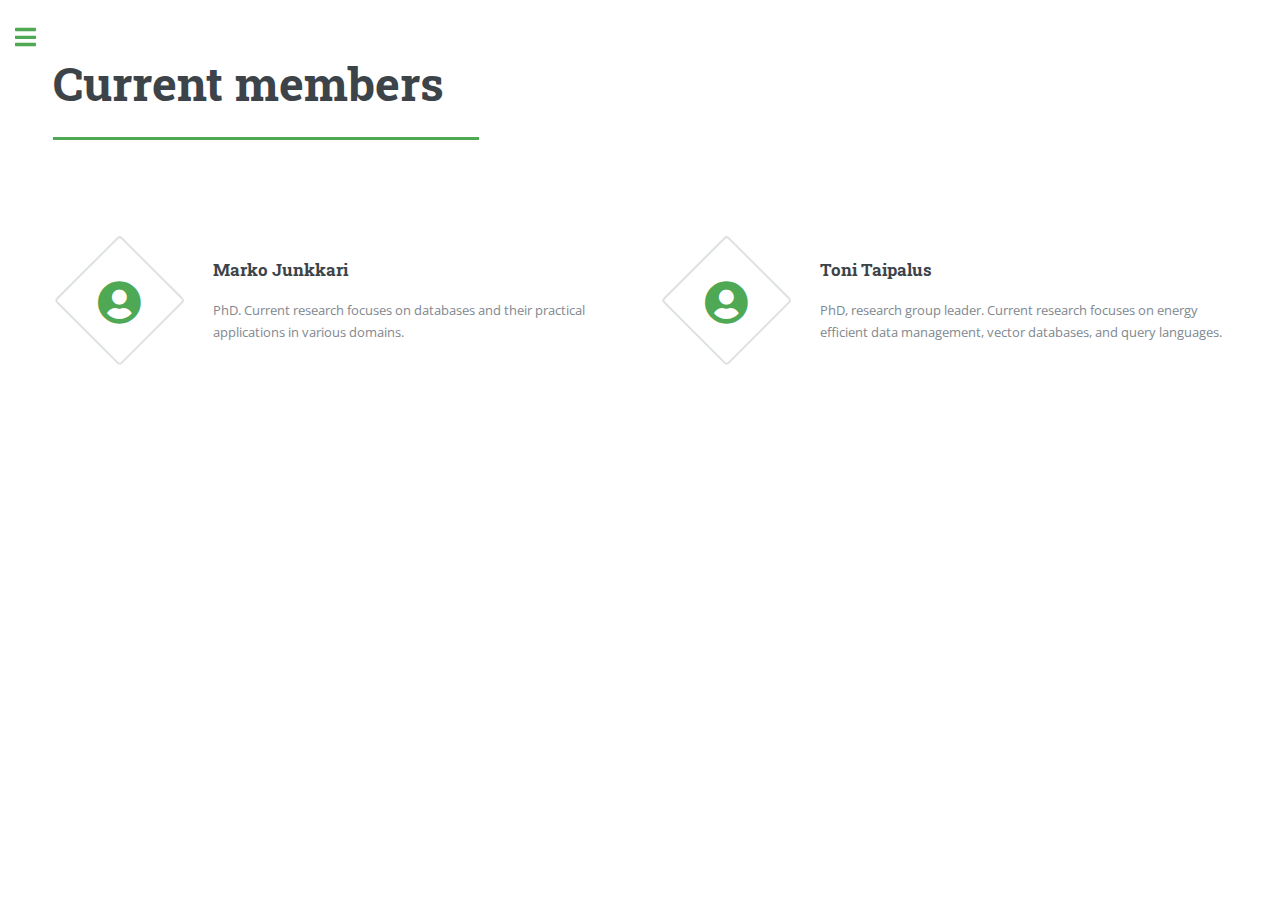
==== people.html @ f6434e8e "people, projects, publications" ====
<!DOCTYPE HTML>
<!--
	Editorial by HTML5 UP
	html5up.net | @ajlkn
	Free for personal and commercial use under the CCA 3.0 license (html5up.net/license)
-->
<!-- DBSR
https://fontawesome.com/v5/search?o=r&s=solid
-->
<html>
	<head>
		<title>DBS Research</title>
		<meta charset="utf-8" />
		<meta name="viewport" content="width=device-width, initial-scale=1, user-scalable=no" />
		<link rel="stylesheet" href="assets/css/main.css" />
	</head>
	<body class="is-preload">

		<!-- Wrapper -->
			<div id="wrapper">

				<!-- Main -->
					<div id="main">
						<div class="inner">

							<!-- Header
								<header id="header">
									<a href="index.html" class="logo"><strong>Editorial</strong> by HTML5 UP</a>
									<ul class="icons">
										<li><a href="#" class="icon brands fa-twitter"><span class="label">Twitter</span></a></li>
										<li><a href="#" class="icon brands fa-facebook-f"><span class="label">Facebook</span></a></li>
										<li><a href="#" class="icon brands fa-snapchat-ghost"><span class="label">Snapchat</span></a></li>
										<li><a href="#" class="icon brands fa-instagram"><span class="label">Instagram</span></a></li>
										<li><a href="#" class="icon brands fa-medium-m"><span class="label">Medium</span></a></li>
									</ul>
								</header>
							-->

							<!-- Banner
								<<section id="banner">
									<div class="content">
										<header>
											<h1>Database Systems Research</h1>
											<p></p>
										</header>
										<p>We are a multi-disciplinary research group based at Tampere University, Finland. We conduct high quality data systems research on topics such as energy efficient data management, incorporating AI into data pipelines, vector databases, multi-modal data, query languages, DBMS compilers, and data systems education.</p>
									</div>
									<span class="image object">
										<img src="images/logo.png" alt="" />
									</span>
								</section>
-->
							<!-- Section -->
								<section>
									<header class="major">
										<h1>Current members</h1>
									</header>
									<div class="features">
										<article>
											<span class="icon solid fa-user-circle"></span>
											<div class="content">
												<h3><a target="_blank" href="https://dblp.org/pid/71/5124.html">Marko Junkkari</a></h3>
												<p>PhD. Current research focuses on databases and their practical applications in various domains.</p>
											</div>
										</article>
										<article>
											<span class="icon solid fa-user-circle"></span>
											<div class="content">
												<h3><a target="_blank" href="https://dblp.org/pid/226/6716.html">Toni Taipalus</a></h3>
												<p>PhD, research group leader. Current research focuses on energy efficient data management, vector databases, and query languages.</p>
											</div>
										</article>

									</div>
								</section>

							<!--
							<section>
								<header class="major">
									<h1>Current projects</h1>
								</header>
								<div class="features">
									<article>
										<span class="icon solid fa-signal"></span>
										<div class="content">
											<h3>Efficiency through smart design</h3>
											<p>From data-intensive transaction processing to data management solutions for AI, we design scalable, green, energy efficient, and smart data systems solutions.</p>
										</div>
									</article>
									<article>
										<span class="icon fa-gem"></span>
										<div class="content">
											<h3>Innovation in novel contexts</h3>
											<p>We constantly apply novel data system inventions into old and new business domains and use-cases.</p>
										</div>
									</article>
									<article>
										<span class="icon solid fa-rocket"></span>
										<div class="content">
											<h3>Research-as-a-Service</h3>
											<p>We conduct scientifically rigorous user studies, lab tests, performance testing, and literature syntheses on demand.</p>
										</div>
									</article>
									<article>
										<span class="icon solid fa-paper-plane"></span>
										<div class="content">
											<h3>Training and propagation</h3>
											<p>We provide on-demand training in data systems topics such as DBMSs, querying, optimization, and reliability, as well as accessible propagation of recent advances in data systems.</p>
										</div>
									</article>
								</div>
							</section>
						-->

						</div>
					</div>

				<!-- Sidebar -->
					<div id="sidebar">
						<div class="inner">

							<!-- Search
								<section id="search" class="alt">
									<form method="post" action="#">
										<input type="text" name="query" id="query" placeholder="Search" />
									</form>
								</section>
							-->

							<!-- Menu -->
								<nav id="menu">
									<header class="major">
										<h2>Menu</h2>
									</header>
									<ul>
										<li><a href="index.html">Homepage</a></li>
										<li><a href="projects.html">Projects</a></li>
										<li><a href="#">People</a></li>
										<li><a href="publications.html">Publications</a></li>
										<li>
											<!--
											<span class="opener">Submenu</span>
											<ul>
												<li><a href="#">Lorem Dolor</a></li>
												<li><a href="#">Ipsum Adipiscing</a></li>
												<li><a href="#">Tempus Magna</a></li>
												<li><a href="#">Feugiat Veroeros</a></li>
											</ul>
										</li>
										<li><a href="#">Etiam Dolore</a></li>
										<li><a href="#">Adipiscing</a></li>
										<li>
											<span class="opener">Another Submenu</span>
											<ul>
												<li><a href="#">Lorem Dolor</a></li>
												<li><a href="#">Ipsum Adipiscing</a></li>
												<li><a href="#">Tempus Magna</a></li>
												<li><a href="#">Feugiat Veroeros</a></li>
											</ul>
										</li>
										<li><a href="#">Maximus Erat</a></li>
										<li><a href="#">Sapien Mauris</a></li>
										<li><a href="#">Amet Lacinia</a></li>
									-->
									</ul>
								</nav>


							<!-- Section -->
								<section>
									<header class="major">
										<h2>Get in touch</h2>
									</header>
									<p></p>
									<ul class="contact">
										<li class="icon solid fa-envelope"><a href="mailto:dbs-research@proton.me">dbs-research@proton.me</a></li>
										<!--<li class="icon solid fa-phone">(000) 000-0000</li>
										<li class="icon solid fa-home">1234 Somewhere Road #8254<br />
										Nashville, TN 00000-0000</li>-->
									</ul>
								</section>

							<!-- Footer -->
								<footer id="footer">
									<p class="copyright">Design: <a href="https://html5up.net">HTML5 UP</a>. Images: SD & Bing Image Creator.</p>
								</footer>

						</div>
					</div>

			</div>

		<!-- Scripts -->
			<script src="assets/js/jquery.min.js"></script>
			<script src="assets/js/browser.min.js"></script>
			<script src="assets/js/breakpoints.min.js"></script>
			<script src="assets/js/util.js"></script>
			<script src="assets/js/main.js"></script>

	</body>
</html>
---- assets/css/main.css ----
@import url(fontawesome-all.min.css);
@import url("https://fonts.googleapis.com/css?family=Open+Sans:400,600,400italic,600italic|Roboto+Slab:400,700");
/*
	Editorial by HTML5 UP
	html5up.net | @ajlkn
	Free for personal and commercial use under the CCA 3.0 license (html5up.net/license)
*/
html, body, div, span, applet, object,
iframe, h1, h2, h3, h4, h5, h6, p, blockquote,
pre, a, abbr, acronym, address, big, cite,
code, del, dfn, em, img, ins, kbd, q, s, samp,
small, strike, strong, sub, sup, tt, var, b,
u, i, center, dl, dt, dd, ol, ul, li, fieldset,
form, label, legend, table, caption, tbody,
tfoot, thead, tr, th, td, article, aside,
canvas, details, embed, figure, figcaption,
footer, header, hgroup, menu, nav, output, ruby,
section, summary, time, mark, audio, video {
  margin: 0;
  padding: 0;
  border: 0;
  font-size: 100%;
  font: inherit;
  vertical-align: middle; }

article, aside, details, figcaption, figure,
footer, header, hgroup, menu, nav, section {
  display: block; }

body {
  line-height: 1; }

ol, ul {
  list-style: none; }

blockquote, q {
  quotes: none; }
  blockquote:before, blockquote:after, q:before, q:after {
    content: '';
    content: none; }

table {
  border-collapse: collapse;
  border-spacing: 0; }

body {
  -webkit-text-size-adjust: none; }

mark {
  background-color: transparent;
  color: inherit; }

input::-moz-focus-inner {
  border: 0;
  padding: 0; }

input, select, textarea {
  -moz-appearance: none;
  -webkit-appearance: none;
  -ms-appearance: none;
  appearance: none; }

/* Basic */
@-ms-viewport {
  width: device-width; }

body {
  -ms-overflow-style: scrollbar; }

@media screen and (max-width: 480px) {
  html, body {
    min-width: 320px; } }

html {
  box-sizing: border-box; }

*, *:before, *:after {
  box-sizing: inherit; }

body {
  background: #ffffff; }
  body.is-preload *, body.is-preload *:before, body.is-preload *:after, body.is-resizing *, body.is-resizing *:before, body.is-resizing *:after {
    -moz-animation: none !important;
    -webkit-animation: none !important;
    -ms-animation: none !important;
    animation: none !important;
    -moz-transition: none !important;
    -webkit-transition: none !important;
    -ms-transition: none !important;
    transition: none !important; }

/* Type */
body, input, select, textarea {
  color: #7f888f;
  font-family: "Open Sans", sans-serif;
  font-size: 13pt;
  font-weight: 400;
  line-height: 1.65; }
  @media screen and (max-width: 1680px) {
    body, input, select, textarea {
      font-size: 11pt; } }
  @media screen and (max-width: 1280px) {
    body, input, select, textarea {
      font-size: 10pt; } }
  @media screen and (max-width: 360px) {
    body, input, select, textarea {
      font-size: 9pt; } }

a {
  -moz-transition: color 0.2s ease-in-out, border-bottom-color 0.2s ease-in-out;
  -webkit-transition: color 0.2s ease-in-out, border-bottom-color 0.2s ease-in-out;
  -ms-transition: color 0.2s ease-in-out, border-bottom-color 0.2s ease-in-out;
  transition: color 0.2s ease-in-out, border-bottom-color 0.2s ease-in-out;
  border-bottom: dotted 1px;
  color: #4fa854;
  text-decoration: none; }
  a:hover {
    border-bottom-color: #4fa854;
    color: #4fa854 !important; }
    a:hover strong {
      color: inherit; }

strong, b {
  color: #3d4449;
  font-weight: 600; }

em, i {
  font-style: italic; }

p {
  margin: 0 0 2em 0; }

h1, h2, h3, h4, h5, h6 {
  color: #3d4449;
  font-family: "Roboto Slab", serif;
  font-weight: 700;
  line-height: 1.5;
  margin: 0 0 1em 0; }
  h1 a, h2 a, h3 a, h4 a, h5 a, h6 a {
    color: inherit;
    text-decoration: none;
    border-bottom: 0; }

h1 {
  font-size: 4em;
  margin: 0 0 0.5em 0;
  line-height: 1.3; }

h2 {
  font-size: 1.75em; }

h3 {
  font-size: 1.25em; }

h4 {
  font-size: 1.1em; }

h5 {
  font-size: 0.9em; }

h6 {
  font-size: 0.7em; }

@media screen and (max-width: 1680px) {
  h1 {
    font-size: 3.5em; } }

@media screen and (max-width: 980px) {
  h1 {
    font-size: 3.25em; } }

@media screen and (max-width: 736px) {
  h1 {
    font-size: 2em;
    line-height: 1.4; }
  h2 {
    font-size: 1.5em; } }

sub {
  font-size: 0.8em;
  position: relative;
  top: 0.5em; }

sup {
  font-size: 0.8em;
  position: relative;
  top: -0.5em; }

blockquote {
  border-left: solid 3px rgba(210, 215, 217, 0.75);
  font-style: italic;
  margin: 0 0 2em 0;
  padding: 0.5em 0 0.5em 2em; }

code {
  background: rgba(230, 235, 237, 0.25);
  border-radius: 0.375em;
  border: solid 1px rgba(210, 215, 217, 0.75);
  font-family: "Courier New", monospace;
  font-size: 0.9em;
  margin: 0 0.25em;
  padding: 0.25em 0.65em; }

pre {
  -webkit-overflow-scrolling: touch;
  font-family: "Courier New", monospace;
  font-size: 0.9em;
  margin: 0 0 2em 0; }
  pre code {
    display: block;
    line-height: 1.75;
    padding: 1em 1.5em;
    overflow-x: auto; }

hr {
  border: 0;
  border-bottom: solid 1px rgba(210, 215, 217, 0.75);
  margin: 2em 0; }
  hr.major {
    margin: 3em 0; }

.align-left {
  text-align: left; }

.align-center {
  text-align: center; }

.align-right {
  text-align: right; }

/* Row */
.row {
  display: flex;
  flex-wrap: wrap;
  box-sizing: border-box;
  align-items: stretch; }
  .row > * {
    box-sizing: border-box; }
  .row.gtr-uniform > * > :last-child {
    margin-bottom: 0; }
  .row.aln-left {
    justify-content: flex-start; }
  .row.aln-center {
    justify-content: center; }
  .row.aln-right {
    justify-content: flex-end; }
  .row.aln-top {
    align-items: flex-start; }
  .row.aln-middle {
    align-items: center; }
  .row.aln-bottom {
    align-items: flex-end; }
  .row > .imp {
    order: -1; }
  .row > .col-1 {
    width: 8.33333%; }
  .row > .off-1 {
    margin-left: 8.33333%; }
  .row > .col-2 {
    width: 16.66667%; }
  .row > .off-2 {
    margin-left: 16.66667%; }
  .row > .col-3 {
    width: 25%; }
  .row > .off-3 {
    margin-left: 25%; }
  .row > .col-4 {
    width: 33.33333%; }
  .row > .off-4 {
    margin-left: 33.33333%; }
  .row > .col-5 {
    width: 41.66667%; }
  .row > .off-5 {
    margin-left: 41.66667%; }
  .row > .col-6 {
    width: 50%; }
  .row > .off-6 {
    margin-left: 50%; }
  .row > .col-7 {
    width: 58.33333%; }
  .row > .off-7 {
    margin-left: 58.33333%; }
  .row > .col-8 {
    width: 66.66667%; }
  .row > .off-8 {
    margin-left: 66.66667%; }
  .row > .col-9 {
    width: 75%; }
  .row > .off-9 {
    margin-left: 75%; }
  .row > .col-10 {
    width: 83.33333%; }
  .row > .off-10 {
    margin-left: 83.33333%; }
  .row > .col-11 {
    width: 91.66667%; }
  .row > .off-11 {
    margin-left: 91.66667%; }
  .row > .col-12 {
    width: 100%; }
  .row > .off-12 {
    margin-left: 100%; }
  .row.gtr-0 {
    margin-top: 0;
    margin-left: 0em; }
    .row.gtr-0 > * {
      padding: 0 0 0 0em; }
    .row.gtr-0.gtr-uniform {
      margin-top: 0em; }
      .row.gtr-0.gtr-uniform > * {
        padding-top: 0em; }
  .row.gtr-25 {
    margin-top: 0;
    margin-left: -0.375em; }
    .row.gtr-25 > * {
      padding: 0 0 0 0.375em; }
    .row.gtr-25.gtr-uniform {
      margin-top: -0.375em; }
      .row.gtr-25.gtr-uniform > * {
        padding-top: 0.375em; }
  .row.gtr-50 {
    margin-top: 0;
    margin-left: -0.75em; }
    .row.gtr-50 > * {
      padding: 0 0 0 0.75em; }
    .row.gtr-50.gtr-uniform {
      margin-top: -0.75em; }
      .row.gtr-50.gtr-uniform > * {
        padding-top: 0.75em; }
  .row {
    margin-top: 0;
    margin-left: -1.5em; }
    .row > * {
      padding: 0 0 0 1.5em; }
    .row.gtr-uniform {
      margin-top: -1.5em; }
      .row.gtr-uniform > * {
        padding-top: 1.5em; }
  .row.gtr-150 {
    margin-top: 0;
    margin-left: -2.25em; }
    .row.gtr-150 > * {
      padding: 0 0 0 2.25em; }
    .row.gtr-150.gtr-uniform {
      margin-top: -2.25em; }
      .row.gtr-150.gtr-uniform > * {
        padding-top: 2.25em; }
  .row.gtr-200 {
    margin-top: 0;
    margin-left: -3em; }
    .row.gtr-200 > * {
      padding: 0 0 0 3em; }
    .row.gtr-200.gtr-uniform {
      margin-top: -3em; }
      .row.gtr-200.gtr-uniform > * {
        padding-top: 3em; }
  @media screen and (max-width: 1680px) {
    .row {
      display: flex;
      flex-wrap: wrap;
      box-sizing: border-box;
      align-items: stretch; }
      .row > * {
        box-sizing: border-box; }
      .row.gtr-uniform > * > :last-child {
        margin-bottom: 0; }
      .row.aln-left {
        justify-content: flex-start; }
      .row.aln-center {
        justify-content: center; }
      .row.aln-right {
        justify-content: flex-end; }
      .row.aln-top {
        align-items: flex-start; }
      .row.aln-middle {
        align-items: center; }
      .row.aln-bottom {
        align-items: flex-end; }
      .row > .imp-xlarge {
        order: -1; }
      .row > .col-1-xlarge {
        width: 8.33333%; }
      .row > .off-1-xlarge {
        margin-left: 8.33333%; }
      .row > .col-2-xlarge {
        width: 16.66667%; }
      .row > .off-2-xlarge {
        margin-left: 16.66667%; }
      .row > .col-3-xlarge {
        width: 25%; }
      .row > .off-3-xlarge {
        margin-left: 25%; }
      .row > .col-4-xlarge {
        width: 33.33333%; }
      .row > .off-4-xlarge {
        margin-left: 33.33333%; }
      .row > .col-5-xlarge {
        width: 41.66667%; }
      .row > .off-5-xlarge {
        margin-left: 41.66667%; }
      .row > .col-6-xlarge {
        width: 50%; }
      .row > .off-6-xlarge {
        margin-left: 50%; }
      .row > .col-7-xlarge {
        width: 58.33333%; }
      .row > .off-7-xlarge {
        margin-left: 58.33333%; }
      .row > .col-8-xlarge {
        width: 66.66667%; }
      .row > .off-8-xlarge {
        margin-left: 66.66667%; }
      .row > .col-9-xlarge {
        width: 75%; }
      .row > .off-9-xlarge {
        margin-left: 75%; }
      .row > .col-10-xlarge {
        width: 83.33333%; }
      .row > .off-10-xlarge {
        margin-left: 83.33333%; }
      .row > .col-11-xlarge {
        width: 91.66667%; }
      .row > .off-11-xlarge {
        margin-left: 91.66667%; }
      .row > .col-12-xlarge {
        width: 100%; }
      .row > .off-12-xlarge {
        margin-left: 100%; }
      .row.gtr-0 {
        margin-top: 0;
        margin-left: 0em; }
        .row.gtr-0 > * {
          padding: 0 0 0 0em; }
        .row.gtr-0.gtr-uniform {
          margin-top: 0em; }
          .row.gtr-0.gtr-uniform > * {
            padding-top: 0em; }
      .row.gtr-25 {
        margin-top: 0;
        margin-left: -0.375em; }
        .row.gtr-25 > * {
          padding: 0 0 0 0.375em; }
        .row.gtr-25.gtr-uniform {
          margin-top: -0.375em; }
          .row.gtr-25.gtr-uniform > * {
            padding-top: 0.375em; }
      .row.gtr-50 {
        margin-top: 0;
        margin-left: -0.75em; }
        .row.gtr-50 > * {
          padding: 0 0 0 0.75em; }
        .row.gtr-50.gtr-uniform {
          margin-top: -0.75em; }
          .row.gtr-50.gtr-uniform > * {
            padding-top: 0.75em; }
      .row {
        margin-top: 0;
        margin-left: -1.5em; }
        .row > * {
          padding: 0 0 0 1.5em; }
        .row.gtr-uniform {
          margin-top: -1.5em; }
          .row.gtr-uniform > * {
            padding-top: 1.5em; }
      .row.gtr-150 {
        margin-top: 0;
        margin-left: -2.25em; }
        .row.gtr-150 > * {
          padding: 0 0 0 2.25em; }
        .row.gtr-150.gtr-uniform {
          margin-top: -2.25em; }
          .row.gtr-150.gtr-uniform > * {
            padding-top: 2.25em; }
      .row.gtr-200 {
        margin-top: 0;
        margin-left: -3em; }
        .row.gtr-200 > * {
          padding: 0 0 0 3em; }
        .row.gtr-200.gtr-uniform {
          margin-top: -3em; }
          .row.gtr-200.gtr-uniform > * {
            padding-top: 3em; } }
  @media screen and (max-width: 1280px) {
    .row {
      display: flex;
      flex-wrap: wrap;
      box-sizing: border-box;
      align-items: stretch; }
      .row > * {
        box-sizing: border-box; }
      .row.gtr-uniform > * > :last-child {
        margin-bottom: 0; }
      .row.aln-left {
        justify-content: flex-start; }
      .row.aln-center {
        justify-content: center; }
      .row.aln-right {
        justify-content: flex-end; }
      .row.aln-top {
        align-items: flex-start; }
      .row.aln-middle {
        align-items: center; }
      .row.aln-bottom {
        align-items: flex-end; }
      .row > .imp-large {
        order: -1; }
      .row > .col-1-large {
        width: 8.33333%; }
      .row > .off-1-large {
        margin-left: 8.33333%; }
      .row > .col-2-large {
        width: 16.66667%; }
      .row > .off-2-large {
        margin-left: 16.66667%; }
      .row > .col-3-large {
        width: 25%; }
      .row > .off-3-large {
        margin-left: 25%; }
      .row > .col-4-large {
        width: 33.33333%; }
      .row > .off-4-large {
        margin-left: 33.33333%; }
      .row > .col-5-large {
        width: 41.66667%; }
      .row > .off-5-large {
        margin-left: 41.66667%; }
      .row > .col-6-large {
        width: 50%; }
      .row > .off-6-large {
        margin-left: 50%; }
      .row > .col-7-large {
        width: 58.33333%; }
      .row > .off-7-large {
        margin-left: 58.33333%; }
      .row > .col-8-large {
        width: 66.66667%; }
      .row > .off-8-large {
        margin-left: 66.66667%; }
      .row > .col-9-large {
        width: 75%; }
      .row > .off-9-large {
        margin-left: 75%; }
      .row > .col-10-large {
        width: 83.33333%; }
      .row > .off-10-large {
        margin-left: 83.33333%; }
      .row > .col-11-large {
        width: 91.66667%; }
      .row > .off-11-large {
        margin-left: 91.66667%; }
      .row > .col-12-large {
        width: 100%; }
      .row > .off-12-large {
        margin-left: 100%; }
      .row.gtr-0 {
        margin-top: 0;
        margin-left: 0em; }
        .row.gtr-0 > * {
          padding: 0 0 0 0em; }
        .row.gtr-0.gtr-uniform {
          margin-top: 0em; }
          .row.gtr-0.gtr-uniform > * {
            padding-top: 0em; }
      .row.gtr-25 {
        margin-top: 0;
        margin-left: -0.375em; }
        .row.gtr-25 > * {
          padding: 0 0 0 0.375em; }
        .row.gtr-25.gtr-uniform {
          margin-top: -0.375em; }
          .row.gtr-25.gtr-uniform > * {
            padding-top: 0.375em; }
      .row.gtr-50 {
        margin-top: 0;
        margin-left: -0.75em; }
        .row.gtr-50 > * {
          padding: 0 0 0 0.75em; }
        .row.gtr-50.gtr-uniform {
          margin-top: -0.75em; }
          .row.gtr-50.gtr-uniform > * {
            padding-top: 0.75em; }
      .row {
        margin-top: 0;
        margin-left: -1.5em; }
        .row > * {
          padding: 0 0 0 1.5em; }
        .row.gtr-uniform {
          margin-top: -1.5em; }
          .row.gtr-uniform > * {
            padding-top: 1.5em; }
      .row.gtr-150 {
        margin-top: 0;
        margin-left: -2.25em; }
        .row.gtr-150 > * {
          padding: 0 0 0 2.25em; }
        .row.gtr-150.gtr-uniform {
          margin-top: -2.25em; }
          .row.gtr-150.gtr-uniform > * {
            padding-top: 2.25em; }
      .row.gtr-200 {
        margin-top: 0;
        margin-left: -3em; }
        .row.gtr-200 > * {
          padding: 0 0 0 3em; }
        .row.gtr-200.gtr-uniform {
          margin-top: -3em; }
          .row.gtr-200.gtr-uniform > * {
            padding-top: 3em; } }
  @media screen and (max-width: 980px) {
    .row {
      display: flex;
      flex-wrap: wrap;
      box-sizing: border-box;
      align-items: stretch; }
      .row > * {
        box-sizing: border-box; }
      .row.gtr-uniform > * > :last-child {
        margin-bottom: 0; }
      .row.aln-left {
        justify-content: flex-start; }
      .row.aln-center {
        justify-content: center; }
      .row.aln-right {
        justify-content: flex-end; }
      .row.aln-top {
        align-items: flex-start; }
      .row.aln-middle {
        align-items: center; }
      .row.aln-bottom {
        align-items: flex-end; }
      .row > .imp-medium {
        order: -1; }
      .row > .col-1-medium {
        width: 8.33333%; }
      .row > .off-1-medium {
        margin-left: 8.33333%; }
      .row > .col-2-medium {
        width: 16.66667%; }
      .row > .off-2-medium {
        margin-left: 16.66667%; }
      .row > .col-3-medium {
        width: 25%; }
      .row > .off-3-medium {
        margin-left: 25%; }
      .row > .col-4-medium {
        width: 33.33333%; }
      .row > .off-4-medium {
        margin-left: 33.33333%; }
      .row > .col-5-medium {
        width: 41.66667%; }
      .row > .off-5-medium {
        margin-left: 41.66667%; }
      .row > .col-6-medium {
        width: 50%; }
      .row > .off-6-medium {
        margin-left: 50%; }
      .row > .col-7-medium {
        width: 58.33333%; }
      .row > .off-7-medium {
        margin-left: 58.33333%; }
      .row > .col-8-medium {
        width: 66.66667%; }
      .row > .off-8-medium {
        margin-left: 66.66667%; }
      .row > .col-9-medium {
        width: 75%; }
      .row > .off-9-medium {
        margin-left: 75%; }
      .row > .col-10-medium {
        width: 83.33333%; }
      .row > .off-10-medium {
        margin-left: 83.33333%; }
      .row > .col-11-medium {
        width: 91.66667%; }
      .row > .off-11-medium {
        margin-left: 91.66667%; }
      .row > .col-12-medium {
        width: 100%; }
      .row > .off-12-medium {
        margin-left: 100%; }
      .row.gtr-0 {
        margin-top: 0;
        margin-left: 0em; }
        .row.gtr-0 > * {
          padding: 0 0 0 0em; }
        .row.gtr-0.gtr-uniform {
          margin-top: 0em; }
          .row.gtr-0.gtr-uniform > * {
            padding-top: 0em; }
      .row.gtr-25 {
        margin-top: 0;
        margin-left: -0.375em; }
        .row.gtr-25 > * {
          padding: 0 0 0 0.375em; }
        .row.gtr-25.gtr-uniform {
          margin-top: -0.375em; }
          .row.gtr-25.gtr-uniform > * {
            padding-top: 0.375em; }
      .row.gtr-50 {
        margin-top: 0;
        margin-left: -0.75em; }
        .row.gtr-50 > * {
          padding: 0 0 0 0.75em; }
        .row.gtr-50.gtr-uniform {
          margin-top: -0.75em; }
          .row.gtr-50.gtr-uniform > * {
            padding-top: 0.75em; }
      .row {
        margin-top: 0;
        margin-left: -1.5em; }
        .row > * {
          padding: 0 0 0 1.5em; }
        .row.gtr-uniform {
          margin-top: -1.5em; }
          .row.gtr-uniform > * {
            padding-top: 1.5em; }
      .row.gtr-150 {
        margin-top: 0;
        margin-left: -2.25em; }
        .row.gtr-150 > * {
          padding: 0 0 0 2.25em; }
        .row.gtr-150.gtr-uniform {
          margin-top: -2.25em; }
          .row.gtr-150.gtr-uniform > * {
            padding-top: 2.25em; }
      .row.gtr-200 {
        margin-top: 0;
        margin-left: -3em; }
        .row.gtr-200 > * {
          padding: 0 0 0 3em; }
        .row.gtr-200.gtr-uniform {
          margin-top: -3em; }
          .row.gtr-200.gtr-uniform > * {
            padding-top: 3em; } }
  @media screen and (max-width: 736px) {
    .row {
      display: flex;
      flex-wrap: wrap;
      box-sizing: border-box;
      align-items: stretch; }
      .row > * {
        box-sizing: border-box; }
      .row.gtr-uniform > * > :last-child {
        margin-bottom: 0; }
      .row.aln-left {
        justify-content: flex-start; }
      .row.aln-center {
        justify-content: center; }
      .row.aln-right {
        justify-content: flex-end; }
      .row.aln-top {
        align-items: flex-start; }
      .row.aln-middle {
        align-items: center; }
      .row.aln-bottom {
        align-items: flex-end; }
      .row > .imp-small {
        order: -1; }
      .row > .col-1-small {
        width: 8.33333%; }
      .row > .off-1-small {
        margin-left: 8.33333%; }
      .row > .col-2-small {
        width: 16.66667%; }
      .row > .off-2-small {
        margin-left: 16.66667%; }
      .row > .col-3-small {
        width: 25%; }
      .row > .off-3-small {
        margin-left: 25%; }
      .row > .col-4-small {
        width: 33.33333%; }
      .row > .off-4-small {
        margin-left: 33.33333%; }
      .row > .col-5-small {
        width: 41.66667%; }
      .row > .off-5-small {
        margin-left: 41.66667%; }
      .row > .col-6-small {
        width: 50%; }
      .row > .off-6-small {
        margin-left: 50%; }
      .row > .col-7-small {
        width: 58.33333%; }
      .row > .off-7-small {
        margin-left: 58.33333%; }
      .row > .col-8-small {
        width: 66.66667%; }
      .row > .off-8-small {
        margin-left: 66.66667%; }
      .row > .col-9-small {
        width: 75%; }
      .row > .off-9-small {
        margin-left: 75%; }
      .row > .col-10-small {
        width: 83.33333%; }
      .row > .off-10-small {
        margin-left: 83.33333%; }
      .row > .col-11-small {
        width: 91.66667%; }
      .row > .off-11-small {
        margin-left: 91.66667%; }
      .row > .col-12-small {
        width: 100%; }
      .row > .off-12-small {
        margin-left: 100%; }
      .row.gtr-0 {
        margin-top: 0;
        margin-left: 0em; }
        .row.gtr-0 > * {
          padding: 0 0 0 0em; }
        .row.gtr-0.gtr-uniform {
          margin-top: 0em; }
          .row.gtr-0.gtr-uniform > * {
            padding-top: 0em; }
      .row.gtr-25 {
        margin-top: 0;
        margin-left: -0.375em; }
        .row.gtr-25 > * {
          padding: 0 0 0 0.375em; }
        .row.gtr-25.gtr-uniform {
          margin-top: -0.375em; }
          .row.gtr-25.gtr-uniform > * {
            padding-top: 0.375em; }
      .row.gtr-50 {
        margin-top: 0;
        margin-left: -0.75em; }
        .row.gtr-50 > * {
          padding: 0 0 0 0.75em; }
        .row.gtr-50.gtr-uniform {
          margin-top: -0.75em; }
          .row.gtr-50.gtr-uniform > * {
            padding-top: 0.75em; }
      .row {
        margin-top: 0;
        margin-left: -1.5em; }
        .row > * {
          padding: 0 0 0 1.5em; }
        .row.gtr-uniform {
          margin-top: -1.5em; }
          .row.gtr-uniform > * {
            padding-top: 1.5em; }
      .row.gtr-150 {
        margin-top: 0;
        margin-left: -2.25em; }
        .row.gtr-150 > * {
          padding: 0 0 0 2.25em; }
        .row.gtr-150.gtr-uniform {
          margin-top: -2.25em; }
          .row.gtr-150.gtr-uniform > * {
            padding-top: 2.25em; }
      .row.gtr-200 {
        margin-top: 0;
        margin-left: -3em; }
        .row.gtr-200 > * {
          padding: 0 0 0 3em; }
        .row.gtr-200.gtr-uniform {
          margin-top: -3em; }
          .row.gtr-200.gtr-uniform > * {
            padding-top: 3em; } }
  @media screen and (max-width: 480px) {
    .row {
      display: flex;
      flex-wrap: wrap;
      box-sizing: border-box;
      align-items: stretch; }
      .row > * {
        box-sizing: border-box; }
      .row.gtr-uniform > * > :last-child {
        margin-bottom: 0; }
      .row.aln-left {
        justify-content: flex-start; }
      .row.aln-center {
        justify-content: center; }
      .row.aln-right {
        justify-content: flex-end; }
      .row.aln-top {
        align-items: flex-start; }
      .row.aln-middle {
        align-items: center; }
      .row.aln-bottom {
        align-items: flex-end; }
      .row > .imp-xsmall {
        order: -1; }
      .row > .col-1-xsmall {
        width: 8.33333%; }
      .row > .off-1-xsmall {
        margin-left: 8.33333%; }
      .row > .col-2-xsmall {
        width: 16.66667%; }
      .row > .off-2-xsmall {
        margin-left: 16.66667%; }
      .row > .col-3-xsmall {
        width: 25%; }
      .row > .off-3-xsmall {
        margin-left: 25%; }
      .row > .col-4-xsmall {
        width: 33.33333%; }
      .row > .off-4-xsmall {
        margin-left: 33.33333%; }
      .row > .col-5-xsmall {
        width: 41.66667%; }
      .row > .off-5-xsmall {
        margin-left: 41.66667%; }
      .row > .col-6-xsmall {
        width: 50%; }
      .row > .off-6-xsmall {
        margin-left: 50%; }
      .row > .col-7-xsmall {
        width: 58.33333%; }
      .row > .off-7-xsmall {
        margin-left: 58.33333%; }
      .row > .col-8-xsmall {
        width: 66.66667%; }
      .row > .off-8-xsmall {
        margin-left: 66.66667%; }
      .row > .col-9-xsmall {
        width: 75%; }
      .row > .off-9-xsmall {
        margin-left: 75%; }
      .row > .col-10-xsmall {
        width: 83.33333%; }
      .row > .off-10-xsmall {
        margin-left: 83.33333%; }
      .row > .col-11-xsmall {
        width: 91.66667%; }
      .row > .off-11-xsmall {
        margin-left: 91.66667%; }
      .row > .col-12-xsmall {
        width: 100%; }
      .row > .off-12-xsmall {
        margin-left: 100%; }
      .row.gtr-0 {
        margin-top: 0;
        margin-left: 0em; }
        .row.gtr-0 > * {
          padding: 0 0 0 0em; }
        .row.gtr-0.gtr-uniform {
          margin-top: 0em; }
          .row.gtr-0.gtr-uniform > * {
            padding-top: 0em; }
      .row.gtr-25 {
        margin-top: 0;
        margin-left: -0.375em; }
        .row.gtr-25 > * {
          padding: 0 0 0 0.375em; }
        .row.gtr-25.gtr-uniform {
          margin-top: -0.375em; }
          .row.gtr-25.gtr-uniform > * {
            padding-top: 0.375em; }
      .row.gtr-50 {
        margin-top: 0;
        margin-left: -0.75em; }
        .row.gtr-50 > * {
          padding: 0 0 0 0.75em; }
        .row.gtr-50.gtr-uniform {
          margin-top: -0.75em; }
          .row.gtr-50.gtr-uniform > * {
            padding-top: 0.75em; }
      .row {
        margin-top: 0;
        margin-left: -1.5em; }
        .row > * {
          padding: 0 0 0 1.5em; }
        .row.gtr-uniform {
          margin-top: -1.5em; }
          .row.gtr-uniform > * {
            padding-top: 1.5em; }
      .row.gtr-150 {
        margin-top: 0;
        margin-left: -2.25em; }
        .row.gtr-150 > * {
          padding: 0 0 0 2.25em; }
        .row.gtr-150.gtr-uniform {
          margin-top: -2.25em; }
          .row.gtr-150.gtr-uniform > * {
            padding-top: 2.25em; }
      .row.gtr-200 {
        margin-top: 0;
        margin-left: -3em; }
        .row.gtr-200 > * {
          padding: 0 0 0 3em; }
        .row.gtr-200.gtr-uniform {
          margin-top: -3em; }
          .row.gtr-200.gtr-uniform > * {
            padding-top: 3em; } }

/* Section/Article */
section.special, article.special {
  text-align: center; }

header p {
  font-family: "Roboto Slab", serif;
  font-size: 1em;
  font-weight: 400;
  letter-spacing: 0.075em;
  margin-top: -0.5em;
  text-transform: uppercase; }

header.major > :last-child {
  border-bottom: solid 3px #4fa854;
  display: inline-block;
  margin: 0 0 2em 0;
  padding: 0 0.75em 0.5em 0; }

header.main > :last-child {
  margin: 0 0 1em 0; }

/* Form */
form {
  margin: 0 0 2em 0; }

label {
  color: #3d4449;
  display: block;
  font-size: 0.9em;
  font-weight: 600;
  margin: 0 0 1em 0; }

input[type="text"],
input[type="password"],
input[type="email"],
input[type="tel"],
input[type="search"],
input[type="url"],
select,
textarea {
  -moz-appearance: none;
  -webkit-appearance: none;
  -ms-appearance: none;
  appearance: none;
  background: #ffffff;
  border-radius: 0.375em;
  border: none;
  border: solid 1px rgba(210, 215, 217, 0.75);
  color: inherit;
  display: block;
  outline: 0;
  padding: 0 1em;
  text-decoration: none;
  width: 100%; }
  input[type="text"]:invalid,
  input[type="password"]:invalid,
  input[type="email"]:invalid,
  input[type="tel"]:invalid,
  input[type="search"]:invalid,
  input[type="url"]:invalid,
  select:invalid,
  textarea:invalid {
    box-shadow: none; }
  input[type="text"]:focus,
  input[type="password"]:focus,
  input[type="email"]:focus,
  input[type="tel"]:focus,
  input[type="search"]:focus,
  input[type="url"]:focus,
  select:focus,
  textarea:focus {
    border-color: #4fa854;
    box-shadow: 0 0 0 1px #4fa854; }

select {
  background-image: url("data:image/svg+xml;charset=utf8,%3Csvg xmlns='http://www.w3.org/2000/svg' width='40' height='40' preserveAspectRatio='none' viewBox='0 0 40 40'%3E%3Cpath d='M9.4,12.3l10.4,10.4l10.4-10.4c0.2-0.2,0.5-0.4,0.9-0.4c0.3,0,0.6,0.1,0.9,0.4l3.3,3.3c0.2,0.2,0.4,0.5,0.4,0.9 c0,0.4-0.1,0.6-0.4,0.9L20.7,31.9c-0.2,0.2-0.5,0.4-0.9,0.4c-0.3,0-0.6-0.1-0.9-0.4L4.3,17.3c-0.2-0.2-0.4-0.5-0.4-0.9 c0-0.4,0.1-0.6,0.4-0.9l3.3-3.3c0.2-0.2,0.5-0.4,0.9-0.4S9.1,12.1,9.4,12.3z' fill='rgba(210, 215, 217, 0.75)' /%3E%3C/svg%3E");
  background-size: 1.25em;
  background-repeat: no-repeat;
  background-position: calc(100% - 1em) center;
  height: 2.75em;
  padding-right: 2.75em;
  text-overflow: ellipsis; }
  select option {
    color: #3d4449;
    background: #ffffff; }
  select:focus::-ms-value {
    background-color: transparent; }
  select::-ms-expand {
    display: none; }

input[type="text"],
input[type="password"],
input[type="email"],
input[type="tel"],
input[type="search"],
input[type="url"],
select {
  height: 2.75em; }

textarea {
  padding: 0.75em 1em; }

input[type="checkbox"],
input[type="radio"] {
  -moz-appearance: none;
  -webkit-appearance: none;
  -ms-appearance: none;
  appearance: none;
  display: block;
  float: left;
  margin-right: -2em;
  opacity: 0;
  width: 1em;
  z-index: -1; }
  input[type="checkbox"] + label,
  input[type="radio"] + label {
    text-decoration: none;
    color: #7f888f;
    cursor: pointer;
    display: inline-block;
    font-size: 1em;
    font-weight: 400;
    padding-left: 2.4em;
    padding-right: 0.75em;
    position: relative; }
    input[type="checkbox"] + label:before,
    input[type="radio"] + label:before {
      -moz-osx-font-smoothing: grayscale;
      -webkit-font-smoothing: antialiased;
      display: inline-block;
      font-style: normal;
      font-variant: normal;
      text-rendering: auto;
      line-height: 1;
      text-transform: none !important;
      font-family: 'Font Awesome 5 Free';
      font-weight: 900; }
    input[type="checkbox"] + label:before,
    input[type="radio"] + label:before {
      background: #ffffff;
      border-radius: 0.375em;
      border: solid 1px rgba(210, 215, 217, 0.75);
      content: '';
      display: inline-block;
      font-size: 0.8em;
      height: 2.0625em;
      left: 0;
      line-height: 2.0625em;
      position: absolute;
      text-align: center;
      top: 0;
      width: 2.0625em; }
  input[type="checkbox"]:checked + label:before,
  input[type="radio"]:checked + label:before {
    background: #3d4449;
    border-color: #3d4449;
    color: #ffffff;
    content: '\f00c'; }
  input[type="checkbox"]:focus + label:before,
  input[type="radio"]:focus + label:before {
    border-color: #4fa854;
    box-shadow: 0 0 0 1px #4fa854; }

input[type="checkbox"] + label:before {
  border-radius: 0.375em; }

input[type="radio"] + label:before {
  border-radius: 100%; }

::-webkit-input-placeholder {
  color: #9fa3a6 !important;
  opacity: 1.0; }

:-moz-placeholder {
  color: #9fa3a6 !important;
  opacity: 1.0; }

::-moz-placeholder {
  color: #9fa3a6 !important;
  opacity: 1.0; }

:-ms-input-placeholder {
  color: #9fa3a6 !important;
  opacity: 1.0; }

/* Box */
.box {
  border-radius: 0.375em;
  border: solid 1px rgba(210, 215, 217, 0.75);
  margin-bottom: 2em;
  padding: 1.5em; }
  .box > :last-child,
  .box > :last-child > :last-child,
  .box > :last-child > :last-child > :last-child {
    margin-bottom: 0; }
  .box.alt {
    border: 0;
    border-radius: 0;
    padding: 0; }

/* Icon */
.icon {
  text-decoration: none;
  border-bottom: none;
  position: relative; }
  .icon:before {
    -moz-osx-font-smoothing: grayscale;
    -webkit-font-smoothing: antialiased;
    display: inline-block;
    font-style: normal;
    font-variant: normal;
    text-rendering: auto;
    line-height: 1;
    text-transform: none !important;
    font-family: 'Font Awesome 5 Free';
    font-weight: 400; }
  .icon > .label {
    display: none; }
  .icon:before {
    line-height: inherit; }
  .icon.solid:before {
    font-weight: 900; }
  .icon.brands:before {
    font-family: 'Font Awesome 5 Brands'; }

/* Image */
.image {
  border-radius: 0.375em;
  border: 0;
  display: inline-block;
  position: relative; }
  .image img {
    border-radius: 0.375em;
    display: block; }
  .image.left, .image.right {
    max-width: 40%; }
    .image.left img, .image.right img {
      width: 40%; }
  .image.left {
    float: left;
    padding: 0 1.5em 1em 0;
    top: 0.25em; }
  .image.right {
    float: right;
    padding: 0 0 1em 1.5em;
    top: 0.25em; }
  .image.fit {
    display: block;
    margin: 0 0 2em 0;
    width: 100%; }
    .image.fit img {
      width: 100%; }
  .image.main {
    display: block;
    margin: 0 0 3em 0;
    width: 100%; }
    .image.main img {
      width: 100%; }

a.image {
  overflow: hidden; }
  a.image img {
    -moz-transition: -moz-transform 0.2s ease;
    -webkit-transition: -webkit-transform 0.2s ease;
    -ms-transition: -ms-transform 0.2s ease;
    transition: transform 0.2s ease; }
  a.image:hover img {
    -moz-transform: scale(1.075);
    -webkit-transform: scale(1.075);
    -ms-transform: scale(1.075);
    transform: scale(1.075); }

/* List */
ol {
  list-style: decimal;
  margin: 0 0 2em 0;
  padding-left: 1.25em; }
  ol li {
    padding-left: 0.25em; }

ul {
  list-style: disc;
  margin: 0 0 2em 0;
  padding-left: 1em; }
  ul li {
    padding-left: 0.5em; }
  ul.alt {
    list-style: none;
    padding-left: 0; }
    ul.alt li {
      border-top: solid 1px rgba(210, 215, 217, 0.75);
      padding: 0.5em 0; }
      ul.alt li:first-child {
        border-top: 0;
        padding-top: 0; }

dl {
  margin: 0 0 2em 0; }
  dl dt {
    display: block;
    font-weight: 600;
    margin: 0 0 1em 0; }
  dl dd {
    margin-left: 2em; }

/* Actions */
ul.actions {
  display: -moz-flex;
  display: -webkit-flex;
  display: -ms-flex;
  display: flex;
  cursor: default;
  list-style: none;
  margin-left: -1em;
  padding-left: 0; }
  ul.actions li {
    padding: 0 0 0 1em;
    vertical-align: middle; }
  ul.actions.special {
    -moz-justify-content: center;
    -webkit-justify-content: center;
    -ms-justify-content: center;
    justify-content: center;
    width: 100%;
    margin-left: 0; }
    ul.actions.special li:first-child {
      padding-left: 0; }
  ul.actions.stacked {
    -moz-flex-direction: column;
    -webkit-flex-direction: column;
    -ms-flex-direction: column;
    flex-direction: column;
    margin-left: 0; }
    ul.actions.stacked li {
      padding: 1.3em 0 0 0; }
      ul.actions.stacked li:first-child {
        padding-top: 0; }
  ul.actions.fit {
    width: calc(100% + 1em); }
    ul.actions.fit li {
      -moz-flex-grow: 1;
      -webkit-flex-grow: 1;
      -ms-flex-grow: 1;
      flex-grow: 1;
      -moz-flex-shrink: 1;
      -webkit-flex-shrink: 1;
      -ms-flex-shrink: 1;
      flex-shrink: 1;
      width: 100%; }
      ul.actions.fit li > * {
        width: 100%; }
    ul.actions.fit.stacked {
      width: 100%; }

/* Icons */
ul.icons {
  cursor: default;
  list-style: none;
  padding-left: 0; }
  ul.icons li {
    display: inline-block;
    padding: 0 1em 0 0; }
    ul.icons li:last-child {
      padding-right: 0; }
    ul.icons li .icon {
      color: inherit; }
      ul.icons li .icon:before {
        font-size: 1.25em; }

/* Contact */
ul.contact {
  list-style: none;
  padding: 0; }
  ul.contact li {
    text-decoration: none;
    border-top: solid 1px rgba(210, 215, 217, 0.75);
    margin: 1.5em 0 0 0;
    padding: 1.5em 0 0 3em;
    position: relative; }
    ul.contact li:before {
      -moz-osx-font-smoothing: grayscale;
      -webkit-font-smoothing: antialiased;
      display: inline-block;
      font-style: normal;
      font-variant: normal;
      text-rendering: auto;
      line-height: 1;
      text-transform: none !important;
      font-family: 'Font Awesome 5 Free';
      font-weight: 400; }
    ul.contact li:before {
      color: #4fa854;
      display: inline-block;
      font-size: 1.5em;
      height: 1.125em;
      left: 0;
      line-height: 1.125em;
      position: absolute;
      text-align: center;
      top: 1em;
      width: 1.5em; }
    ul.contact li:first-child {
      border-top: 0;
      margin-top: 0;
      padding-top: 0; }
      ul.contact li:first-child:before {
        top: 0; }
    ul.contact li a {
      color: inherit; }

/* Pagination */
ul.pagination {
  cursor: default;
  list-style: none;
  padding-left: 0; }
  ul.pagination li {
    display: inline-block;
    padding-left: 0;
    vertical-align: middle; }
    ul.pagination li > .page {
      -moz-transition: background-color 0.2s ease-in-out, color 0.2s ease-in-out;
      -webkit-transition: background-color 0.2s ease-in-out, color 0.2s ease-in-out;
      -ms-transition: background-color 0.2s ease-in-out, color 0.2s ease-in-out;
      transition: background-color 0.2s ease-in-out, color 0.2s ease-in-out;
      border-bottom: 0;
      border-radius: 0.375em;
      display: inline-block;
      font-size: 0.8em;
      font-weight: 600;
      height: 2em;
      line-height: 2em;
      margin: 0 0.125em;
      min-width: 2em;
      padding: 0 0.5em;
      text-align: center; }
      ul.pagination li > .page.active {
        background-color: #4fa854;
        color: #ffffff !important; }
        ul.pagination li > .page.active:hover {
          background-color: #78f698; }
        ul.pagination li > .page.active:active {
          background-color: #78f698; }
    ul.pagination li:first-child {
      padding-right: 0.75em; }
    ul.pagination li:last-child {
      padding-left: 0.75em; }
  @media screen and (max-width: 480px) {
    ul.pagination li:nth-child(n+2):nth-last-child(n+2) {
      display: none; }
    ul.pagination li:first-child {
      padding-right: 0; } }

/* Table */
.table-wrapper {
  -webkit-overflow-scrolling: touch;
  overflow-x: auto; }

table {
  margin: 0 0 2em 0;
  width: 100%; }
  table tbody tr {
    border: solid 1px rgba(210, 215, 217, 0.75);
    border-left: 0;
    border-right: 0; }
    table tbody tr:nth-child(2n + 1) {
      background-color: rgba(230, 235, 237, 0.25); }
  table td {
    padding: 0.75em 0.75em; }
  table th {
    color: #3d4449;
    font-size: 0.9em;
    font-weight: 600;
    padding: 0 0.75em 0.75em 0.75em;
    text-align: left; }
  table thead {
    border-bottom: solid 2px rgba(210, 215, 217, 0.75); }
  table tfoot {
    border-top: solid 2px rgba(210, 215, 217, 0.75); }
  table.alt {
    border-collapse: separate; }
    table.alt tbody tr td {
      border: solid 1px rgba(210, 215, 217, 0.75);
      border-left-width: 0;
      border-top-width: 0; }
      table.alt tbody tr td:first-child {
        border-left-width: 1px; }
    table.alt tbody tr:first-child td {
      border-top-width: 1px; }
    table.alt thead {
      border-bottom: 0; }
    table.alt tfoot {
      border-top: 0; }

/* Button */
input[type="submit"],
input[type="reset"],
input[type="button"],
button,
.button {
  -moz-appearance: none;
  -webkit-appearance: none;
  -ms-appearance: none;
  appearance: none;
  -moz-transition: background-color 0.2s ease-in-out, color 0.2s ease-in-out;
  -webkit-transition: background-color 0.2s ease-in-out, color 0.2s ease-in-out;
  -ms-transition: background-color 0.2s ease-in-out, color 0.2s ease-in-out;
  transition: background-color 0.2s ease-in-out, color 0.2s ease-in-out;
  background-color: transparent;
  border-radius: 0.375em;
  border: 0;
  box-shadow: inset 0 0 0 2px #4fa854;
  color: #4fa854 !important;
  cursor: pointer;
  display: inline-block;
  font-family: "Roboto Slab", serif;
  font-size: 0.8em;
  font-weight: 700;
  height: 3.5em;
  letter-spacing: 0.075em;
  line-height: 3.5em;
  padding: 0 2.25em;
  text-align: center;
  text-decoration: none;
  text-transform: uppercase;
  white-space: nowrap; }
  input[type="submit"]:hover,
  input[type="reset"]:hover,
  input[type="button"]:hover,
  button:hover,
  .button:hover {
    background-color: rgba(120, 246, 152, 0.05); }
  input[type="submit"]:active,
  input[type="reset"]:active,
  input[type="button"]:active,
  button:active,
  .button:active {
    background-color: rgba(120, 246, 152, 0.15); }
  input[type="submit"].icon:before,
  input[type="reset"].icon:before,
  input[type="button"].icon:before,
  button.icon:before,
  .button.icon:before {
    margin-right: 0.5em; }
  input[type="submit"].fit,
  input[type="reset"].fit,
  input[type="button"].fit,
  button.fit,
  .button.fit {
    width: 100%; }
  input[type="submit"].small,
  input[type="reset"].small,
  input[type="button"].small,
  button.small,
  .button.small {
    font-size: 0.6em; }
  input[type="submit"].large,
  input[type="reset"].large,
  input[type="button"].large,
  button.large,
  .button.large {
    font-size: 1em;
    height: 3.65em;
    line-height: 3.65em; }
  input[type="submit"].primary,
  input[type="reset"].primary,
  input[type="button"].primary,
  button.primary,
  .button.primary {
    background-color: #4fa854;
    box-shadow: none;
    color: #ffffff !important; }
    input[type="submit"].primary:hover,
    input[type="reset"].primary:hover,
    input[type="button"].primary:hover,
    button.primary:hover,
    .button.primary:hover {
      background-color: #f67878; }
    input[type="submit"].primary:active,
    input[type="reset"].primary:active,
    input[type="button"].primary:active,
    button.primary:active,
    .button.primary:active {
      background-color: #f45c5c; }
  input[type="submit"].disabled, input[type="submit"]:disabled,
  input[type="reset"].disabled,
  input[type="reset"]:disabled,
  input[type="button"].disabled,
  input[type="button"]:disabled,
  button.disabled,
  button:disabled,
  .button.disabled,
  .button:disabled {
    pointer-events: none;
    opacity: 0.25; }

/* Mini Posts */
.mini-posts article {
  border-top: solid 1px rgba(210, 215, 217, 0.75);
  margin-top: 2em;
  padding-top: 2em; }
  .mini-posts article .image {
    display: block;
    margin: 0 0 1.5em 0; }
    .mini-posts article .image img {
      display: block;
      width: 100%; }
  .mini-posts article:first-child {
    border-top: 0;
    margin-top: 0;
    padding-top: 0; }

/* Features */
.features {
  display: -moz-flex;
  display: -webkit-flex;
  display: -ms-flex;
  display: flex;
  -moz-flex-wrap: wrap;
  -webkit-flex-wrap: wrap;
  -ms-flex-wrap: wrap;
  flex-wrap: wrap;
  margin: 0 0 2em -3em;
  width: calc(100% + 3em); }
  .features article {
    -moz-align-items: center;
    -webkit-align-items: center;
    -ms-align-items: center;
    align-items: center;
    display: -moz-flex;
    display: -webkit-flex;
    display: -ms-flex;
    display: flex;
    margin: 0 0 3em 3em;
    position: relative;
    width: calc(50% - 3em); }
    .features article:nth-child(2n - 1) {
      margin-right: 1.5em; }
    .features article:nth-child(2n) {
      margin-left: 1.5em; }
    .features article:nth-last-child(1), .features article:nth-last-child(2) {
      margin-bottom: 0; }
    .features article .icon {
      -moz-flex-grow: 0;
      -webkit-flex-grow: 0;
      -ms-flex-grow: 0;
      flex-grow: 0;
      -moz-flex-shrink: 0;
      -webkit-flex-shrink: 0;
      -ms-flex-shrink: 0;
      flex-shrink: 0;
      display: block;
      height: 10em;
      line-height: 10em;
      margin: 0 2em 0 0;
      text-align: center;
      width: 10em; }
      .features article .icon:before {
        color: #4fa854;
        font-size: 2.75rem;
        position: relative;
        top: 0.05em; }
      .features article .icon:after {
        -moz-transform: rotate(45deg);
        -webkit-transform: rotate(45deg);
        -ms-transform: rotate(45deg);
        transform: rotate(45deg);
        border-radius: 0.25rem;
        border: solid 2px rgba(210, 215, 217, 0.75);
        content: '';
        display: block;
        height: 7em;
        left: 50%;
        margin: -3.5em 0 0 -3.5em;
        position: absolute;
        top: 50%;
        width: 7em; }
    .features article .content {
      -moz-flex-grow: 1;
      -webkit-flex-grow: 1;
      -ms-flex-grow: 1;
      flex-grow: 1;
      -moz-flex-shrink: 1;
      -webkit-flex-shrink: 1;
      -ms-flex-shrink: 1;
      flex-shrink: 1;
      width: 100%; }
      .features article .content > :last-child {
        margin-bottom: 0; }
  @media screen and (max-width: 980px) {
    .features {
      margin: 0 0 2em 0;
      width: 100%; }
      .features article {
        margin: 0 0 3em 0;
        width: 100%; }
        .features article:nth-child(2n - 1) {
          margin-right: 0; }
        .features article:nth-child(2n) {
          margin-left: 0; }
        .features article:nth-last-child(1), .features article:nth-last-child(2) {
          margin-bottom: 3em; }
        .features article:last-child {
          margin-bottom: 0; }
        .features article .icon {
          height: 8em;
          line-height: 8em;
          width: 8em; }
          .features article .icon:before {
            font-size: 2.25rem; }
          .features article .icon:after {
            height: 6em;
            margin: -3em 0 0 -3em;
            width: 6em; } }
  @media screen and (max-width: 480px) {
    .features article {
      -moz-flex-direction: column;
      -webkit-flex-direction: column;
      -ms-flex-direction: column;
      flex-direction: column;
      -moz-align-items: -moz-flex-start;
      -webkit-align-items: -webkit-flex-start;
      -ms-align-items: -ms-flex-start;
      align-items: flex-start; }
      .features article .icon {
        height: 6em;
        line-height: 6em;
        margin: 0 0 1.5em 0;
        width: 6em; }
        .features article .icon:before {
          font-size: 1.5rem; }
        .features article .icon:after {
          height: 4em;
          margin: -2em 0 0 -2em;
          width: 4em; } }
  @media screen and (max-width: 480px) {
    .features article .icon:before {
      font-size: 1.25rem; } }

/* Posts */
.posts {
  display: -moz-flex;
  display: -webkit-flex;
  display: -ms-flex;
  display: flex;
  -moz-flex-wrap: wrap;
  -webkit-flex-wrap: wrap;
  -ms-flex-wrap: wrap;
  flex-wrap: wrap;
  margin: 0 0 2em -6em;
  width: calc(100% + 6em); }
  .posts article {
    -moz-flex-grow: 0;
    -webkit-flex-grow: 0;
    -ms-flex-grow: 0;
    flex-grow: 0;
    -moz-flex-shrink: 1;
    -webkit-flex-shrink: 1;
    -ms-flex-shrink: 1;
    flex-shrink: 1;
    margin: 0 0 6em 6em;
    position: relative;
    width: calc(33.33333% - 6em); }
    .posts article:before {
      background: rgba(210, 215, 217, 0.75);
      content: '';
      display: block;
      height: calc(100% + 6em);
      left: -3em;
      position: absolute;
      top: 0;
      width: 0px; } /* disable borders around posts */
    .posts article:after {
      background: rgba(210, 215, 217, 0.75);
      bottom: -3em;
      content: '';
      display: block;
      height: 1px;
      position: absolute;
      right: 0;
      width: 0px;
      /* width: calc(100% + 6em); disable borders around posts */
      }
    .posts article > :last-child {
      margin-bottom: 0; }
    .posts article .image {
      display: block;
      margin: 0 0 2em 0; }
      .posts article .image img {
        display: block;
        width: 100%; }
  @media screen and (min-width: 1681px) {
    .posts article:nth-child(3n + 1):before {
      display: none; }
    .posts article:nth-child(3n + 1):after {
      width: 100%; }
    .posts article:nth-last-child(1), .posts article:nth-last-child(2), .posts article:nth-last-child(3) {
      margin-bottom: 0; }
      .posts article:nth-last-child(1):before, .posts article:nth-last-child(2):before, .posts article:nth-last-child(3):before {
        height: 100%; }
      .posts article:nth-last-child(1):after, .posts article:nth-last-child(2):after, .posts article:nth-last-child(3):after {
        display: none; } }
  @media screen and (max-width: 1680px) {
    .posts article { /* THIS CONTROLS THE POSTS AT THE MAIN PAGE */
      width: calc(33% - 6em); }
      .posts article:nth-last-child(3) {
        margin-bottom: 6em; } }
  @media screen and (min-width: 481px) and (max-width: 1680px) {
    .posts article:nth-child(2n + 1):before {
      display: none; }
    .posts article:nth-child(2n + 1):after {
      width: 100%; }
    .posts article:nth-last-child(1), .posts article:nth-last-child(2) {
      margin-bottom: 0; }
      .posts article:nth-last-child(1):before, .posts article:nth-last-child(2):before {
        height: 100%; }
      .posts article:nth-last-child(1):after, .posts article:nth-last-child(2):after {
        display: none; } }
  @media screen and (max-width: 736px) {
    .posts {
      margin: 0 0 2em -4.5em;
      width: calc(100% + 4.5em); }
      .posts article {
        margin: 0 0 4.5em 4.5em;
        width: calc(50% - 4.5em); }
        .posts article:before {
          height: calc(100% + 4.5em);
          left: -2.25em; }
        .posts article:after {
          bottom: -2.25em;
          /* width: calc(100% + 4.5em); OLD */
          width: 0px;
         }
        .posts article:nth-last-child(3) {
          margin-bottom: 4.5em; } }
  @media screen and (max-width: 480px) {
    .posts {
      margin: 0 0 2em 0;
      width: 100%; }
      .posts article {
        margin: 0 0 4.5em 0;
        width: 100%; }
        .posts article:before {
          display: none; }
        .posts article:after {
          width: 100%; }
        .posts article:last-child {
          margin-bottom: 0; }
          .posts article:last-child:after {
            display: none; } }

/* Wrapper */
#wrapper {
  display: -moz-flex;
  display: -webkit-flex;
  display: -ms-flex;
  display: flex;
  -moz-flex-direction: row-reverse;
  -webkit-flex-direction: row-reverse;
  -ms-flex-direction: row-reverse;
  flex-direction: row-reverse;
  min-height: 100vh; }

/* Main */
#main {
  -moz-flex-grow: 1;
  -webkit-flex-grow: 1;
  -ms-flex-grow: 1;
  flex-grow: 1;
  -moz-flex-shrink: 1;
  -webkit-flex-shrink: 1;
  -ms-flex-shrink: 1;
  flex-shrink: 1;
  width: 100%; }
  #main > .inner {
    padding: 0 6em 0.1em 6em ;
    margin: 0 auto;
    max-width: 110em; }
    #main > .inner > section {
      padding: 6em 0 4em 0 ;
      border-top: solid 2px rgba(210, 215, 217, 0.75); }
      #main > .inner > section:first-of-type {
        border-top: 0 !important; }
  @media screen and (max-width: 1680px) {
    #main > .inner {
      padding: 0 5em 0.1em 5em ; }
      #main > .inner > section {
        padding: 5em 0 3em 0 ; } }
  @media screen and (max-width: 1280px) {
    #main > .inner {
      padding: 0 4em 0.1em 4em ; }
      #main > .inner > section {
        padding: 4em 0 2em 0 ; } }
  @media screen and (max-width: 736px) {
    #main > .inner {
      padding: 0 2em 0.1em 2em ; }
      #main > .inner > section {
        padding: 3em 0 1em 0 ; } }

/* Sidebar */
#search form {
  text-decoration: none;
  position: relative; }
  #search form:before {
    -moz-osx-font-smoothing: grayscale;
    -webkit-font-smoothing: antialiased;
    display: inline-block;
    font-style: normal;
    font-variant: normal;
    text-rendering: auto;
    line-height: 1;
    text-transform: none !important;
    font-family: 'Font Awesome 5 Free';
    font-weight: 900; }
  #search form:before {
    -moz-transform: scaleX(-1);
    -webkit-transform: scaleX(-1);
    -ms-transform: scaleX(-1);
    transform: scaleX(-1);
    color: #7f888f;
    content: '\f002';
    cursor: default;
    display: block;
    font-size: 1.5em;
    height: 2em;
    line-height: 2em;
    opacity: 0.325;
    position: absolute;
    right: 0;
    text-align: center;
    top: 0;
    width: 2em; }
  #search form input[type="text"] {
    padding-right: 2.75em; }

#sidebar {
  -moz-flex-grow: 0;
  -webkit-flex-grow: 0;
  -ms-flex-grow: 0;
  flex-grow: 0;
  -moz-flex-shrink: 0;
  -webkit-flex-shrink: 0;
  -ms-flex-shrink: 0;
  flex-shrink: 0;
  -moz-transition: margin-left 0.5s ease, box-shadow 0.5s ease;
  -webkit-transition: margin-left 0.5s ease, box-shadow 0.5s ease;
  -ms-transition: margin-left 0.5s ease, box-shadow 0.5s ease;
  transition: margin-left 0.5s ease, box-shadow 0.5s ease;
  background-color: #f5f6f7;
  font-size: 0.9em;
  position: relative;
  width: 26em; }
  #sidebar h2 {
    font-size: 1.38889em; }
  #sidebar > .inner {
    padding: 2.22222em 2.22222em 2.44444em 2.22222em ;
    position: relative;
    width: 26em; }
    #sidebar > .inner > * {
      border-bottom: solid 2px rgba(210, 215, 217, 0.75);
      margin: 0 0 3.5em 0;
      padding: 0 0 3.5em 0; }
      #sidebar > .inner > * > :last-child {
        margin-bottom: 0; }
      #sidebar > .inner > *:last-child {
        border-bottom: 0;
        margin-bottom: 0;
        padding-bottom: 0; }
    #sidebar > .inner > .alt {
      background-color: #eff1f2;
      border-bottom: 0;
      margin: -2.22222em 0 4.44444em -2.22222em;
      padding: 2.22222em;
      width: calc(100% + 4.44444em); }
  #sidebar .toggle {
    text-decoration: none;
    -moz-transition: left 0.5s ease;
    -webkit-transition: left 0.5s ease;
    -ms-transition: left 0.5s ease;
    transition: left 0.5s ease;
    -webkit-tap-highlight-color: rgba(255, 255, 255, 0);
    border: 0;
    display: block;
    height: 7.5em;
    left: 26em;
    line-height: 7.5em;
    outline: 0;
    overflow: hidden;
    position: absolute;
    text-align: center;
    text-indent: -15em;
    white-space: nowrap;
    top: 0;
    width: 6em;
    z-index: 10000; }
    #sidebar .toggle:before {
      -moz-osx-font-smoothing: grayscale;
      -webkit-font-smoothing: antialiased;
      display: inline-block;
      font-style: normal;
      font-variant: normal;
      text-rendering: auto;
      line-height: 1;
      text-transform: none !important;
      font-family: 'Font Awesome 5 Free';
      font-weight: 900; }
    #sidebar .toggle:before {
      content: '\f0c9';
      font-size: 2rem;
      height: inherit;
      left: 0;
      line-height: inherit;
      position: absolute;
      text-indent: 0;
      top: 0;
      width: inherit; }
  #sidebar.inactive {
    margin-left: -26em; }
  @media screen and (max-width: 1680px) {
    #sidebar {
      width: 24em; }
      #sidebar > .inner {
        padding: 1.66667em 1.66667em 1.33333em 1.66667em ;
        width: 24em; }
        #sidebar > .inner > .alt {
          margin: -1.66667em 0 3.33333em -1.66667em;
          padding: 1.66667em;
          width: calc(100% + 3.33333em); }
      #sidebar .toggle {
        height: 6.25em;
        left: 24em;
        line-height: 6.25em;
        text-indent: 5em;
        width: 5em; }
        #sidebar .toggle:before {
          font-size: 1.5rem; }
      #sidebar.inactive {
        margin-left: -24em; } }
  @media screen and (max-width: 1280px) {
    #sidebar {
      box-shadow: 0 0 5em 0 rgba(0, 0, 0, 0.175);
      height: 100%;
      left: 0;
      position: fixed;
      top: 0;
      z-index: 10000; }
      #sidebar.inactive {
        box-shadow: none; }
      #sidebar > .inner {
        -webkit-overflow-scrolling: touch;
        height: 100%;
        left: 0;
        overflow-x: hidden;
        overflow-y: auto;
        position: absolute;
        top: 0; }
        #sidebar > .inner:after {
          content: '';
          display: block;
          height: 4em;
          width: 100%; }
      #sidebar .toggle {
        text-indent: 6em;
        width: 6em; }
        #sidebar .toggle:before {
          font-size: 1.5rem;
          margin-left: -0.4375em; }
      body.is-preload #sidebar {
        display: none; } }
  @media screen and (max-width: 736px) {
    #sidebar .toggle {
      text-indent: 7.25em;
      width: 7.25em; }
      #sidebar .toggle:before {
        color: #7f888f;
        margin-left: -0.0625em;
        margin-top: -0.25em;
        font-size: 1.1rem;
        z-index: 1; }
      #sidebar .toggle:after {
        background: rgba(222, 225, 226, 0.75);
        border-radius: 0.375em;
        content: '';
        height: 3.5em;
        left: 1em;
        position: absolute;
        top: 1em;
        width: 5em; } }

/* Header */
#header {
  display: -moz-flex;
  display: -webkit-flex;
  display: -ms-flex;
  display: flex;
  border-bottom: solid 5px #4fa854;
  padding: 6em 0 1em 0;
  position: relative; }
  #header > * {
    -moz-flex: 1;
    -webkit-flex: 1;
    -ms-flex: 1;
    flex: 1;
    margin-bottom: 0; }
  #header .logo {
    border-bottom: 0;
    color: inherit;
    font-family: "Roboto Slab", serif;
    font-size: 1.125em; }
  #header .icons {
    text-align: right; }
  @media screen and (max-width: 1680px) {
    #header {
      padding-top: 5em; } }
  @media screen and (max-width: 736px) {
    #header {
      padding-top: 6.5em; }
      #header .logo {
        font-size: 1.25em;
        margin: 0; }
      #header .icons {
        height: 5em;
        line-height: 5em;
        position: absolute;
        right: -0.5em;
        top: 0; } }

/* Banner */
#banner {
  padding: 6em 0 4em 0 ;
  display: -moz-flex;
  display: -webkit-flex;
  display: -ms-flex;
  display: flex; }
  #banner h1 {
    margin-top: -0.125em; }
  #banner .content {
    -moz-flex-grow: 1;
    -webkit-flex-grow: 1;
    -ms-flex-grow: 1;
    flex-grow: 1;
    -moz-flex-shrink: 1;
    -webkit-flex-shrink: 1;
    -ms-flex-shrink: 1;
    flex-shrink: 1;
    width: 50%; }
  #banner .image {
    -moz-flex-grow: 0;
    -webkit-flex-grow: 0;
    -ms-flex-grow: 0;
    flex-grow: 0;
    -moz-flex-shrink: 0;
    -webkit-flex-shrink: 0;
    -ms-flex-shrink: 0;
    flex-shrink: 0;
    display: block;
    margin: 0 0 2em 4em;
    width: 50%; }
    #banner .image img {
      height: 100%;
      -moz-object-fit: cover;
      -webkit-object-fit: cover;
      -ms-object-fit: cover;
      object-fit: cover;
      -moz-object-position: center;
      -webkit-object-position: center;
      -ms-object-position: center;
      object-position: center;
      width: 100%; }
  @media screen and (orientation: portrait) {
    #banner {
      -moz-flex-direction: column-reverse;
      -webkit-flex-direction: column-reverse;
      -ms-flex-direction: column-reverse;
      flex-direction: column-reverse; }
      #banner h1 br {
        display: none; }
      #banner .content {
        -moz-flex-grow: 0;
        -webkit-flex-grow: 0;
        -ms-flex-grow: 0;
        flex-grow: 0;
        -moz-flex-shrink: 0;
        -webkit-flex-shrink: 0;
        -ms-flex-shrink: 0;
        flex-shrink: 0;
        width: 100%; }
      #banner .image {
        -moz-flex-grow: 0;
        -webkit-flex-grow: 0;
        -ms-flex-grow: 0;
        flex-grow: 0;
        -moz-flex-shrink: 0;
        -webkit-flex-shrink: 0;
        -ms-flex-shrink: 0;
        flex-shrink: 0;
        margin: 0 0 4em 0;
        height: 25em;
        max-height: 50vh;
        min-height: 18em;
        width: 100%; } }
  @media screen and (orientation: portrait) and (max-width: 480px) {
    #banner .image {
      max-height: 35vh; } }

/* Footer */
#footer .copyright {
  color: #9fa3a6;
  font-size: 0.9em; }
  #footer .copyright a {
    color: inherit; }

/* Menu */
#menu ul {
  -moz-user-select: none;
  -webkit-user-select: none;
  -ms-user-select: none;
  user-select: none;
  color: #3d4449;
  font-family: "Roboto Slab", serif;
  font-weight: 400;
  letter-spacing: 0.075em;
  list-style: none;
  margin-bottom: 0;
  padding: 0;
  text-transform: uppercase; }
  #menu ul a, #menu ul span {
    border-bottom: 0;
    color: inherit;
    cursor: pointer;
    display: block;
    font-size: 0.9em;
    padding: 0.625em 0; }
    #menu ul a:hover, #menu ul span:hover {
      color: #4fa854; }
    #menu ul a.opener, #menu ul span.opener {
      -moz-transition: color 0.2s ease-in-out;
      -webkit-transition: color 0.2s ease-in-out;
      -ms-transition: color 0.2s ease-in-out;
      transition: color 0.2s ease-in-out;
      text-decoration: none;
      -webkit-tap-highlight-color: rgba(255, 255, 255, 0);
      position: relative; }
      #menu ul a.opener:before, #menu ul span.opener:before {
        -moz-osx-font-smoothing: grayscale;
        -webkit-font-smoothing: antialiased;
        display: inline-block;
        font-style: normal;
        font-variant: normal;
        text-rendering: auto;
        line-height: 1;
        text-transform: none !important;
        font-family: 'Font Awesome 5 Free';
        font-weight: 900; }
      #menu ul a.opener:before, #menu ul span.opener:before {
        -moz-transition: color 0.2s ease-in-out, -moz-transform 0.2s ease-in-out;
        -webkit-transition: color 0.2s ease-in-out, -webkit-transform 0.2s ease-in-out;
        -ms-transition: color 0.2s ease-in-out, -ms-transform 0.2s ease-in-out;
        transition: color 0.2s ease-in-out, transform 0.2s ease-in-out;
        color: #9fa3a6;
        content: '\f078';
        position: absolute;
        right: 0; }
      #menu ul a.opener:hover:before, #menu ul span.opener:hover:before {
        color: #4fa854; }
      #menu ul a.opener.active + ul, #menu ul span.opener.active + ul {
        display: block; }
      #menu ul a.opener.active:before, #menu ul span.opener.active:before {
        -moz-transform: rotate(-180deg);
        -webkit-transform: rotate(-180deg);
        -ms-transform: rotate(-180deg);
        transform: rotate(-180deg); }

#menu > ul > li {
  border-top: solid 1px rgba(210, 215, 217, 0.75);
  margin: 0.5em 0 0 0;
  padding: 0.5em 0 0 0; }
  #menu > ul > li > ul {
    color: #9fa3a6;
    display: none;
    margin: 0.5em 0 1.5em 0;
    padding-left: 1em; }
    #menu > ul > li > ul a, #menu > ul > li > ul span {
      font-size: 0.8em; }
    #menu > ul > li > ul > li {
      margin: 0.125em 0 0 0;
      padding: 0.125em 0 0 0; }
  #menu > ul > li:first-child {
    border-top: 0;
    margin-top: 0;
    padding-top: 0; }
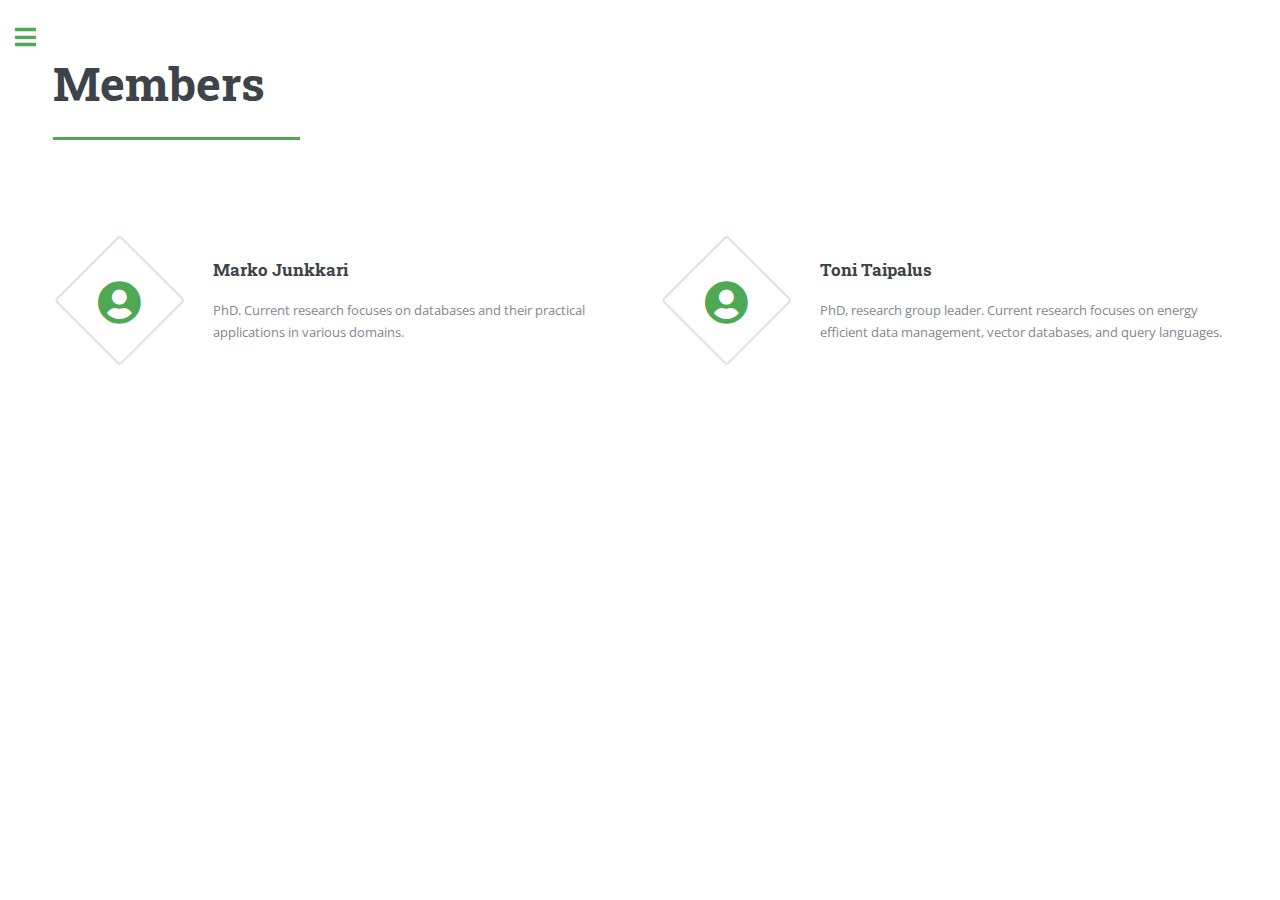
==== commit 89b3d22b: "people" ====
--- a/people.html
+++ b/people.html
@@ -23,37 +23,10 @@
 					<div id="main">
 						<div class="inner">
 
-							<!-- Header
-								<header id="header">
-									<a href="index.html" class="logo"><strong>Editorial</strong> by HTML5 UP</a>
-									<ul class="icons">
-										<li><a href="#" class="icon brands fa-twitter"><span class="label">Twitter</span></a></li>
-										<li><a href="#" class="icon brands fa-facebook-f"><span class="label">Facebook</span></a></li>
-										<li><a href="#" class="icon brands fa-snapchat-ghost"><span class="label">Snapchat</span></a></li>
-										<li><a href="#" class="icon brands fa-instagram"><span class="label">Instagram</span></a></li>
-										<li><a href="#" class="icon brands fa-medium-m"><span class="label">Medium</span></a></li>
-									</ul>
-								</header>
-							-->
-
-							<!-- Banner
-								<<section id="banner">
-									<div class="content">
-										<header>
-											<h1>Database Systems Research</h1>
-											<p></p>
-										</header>
-										<p>We are a multi-disciplinary research group based at Tampere University, Finland. We conduct high quality data systems research on topics such as energy efficient data management, incorporating AI into data pipelines, vector databases, multi-modal data, query languages, DBMS compilers, and data systems education.</p>
-									</div>
-									<span class="image object">
-										<img src="images/logo.png" alt="" />
-									</span>
-								</section>
--->
 							<!-- Section -->
 								<section>
 									<header class="major">
-										<h1>Current members</h1>
+										<h1>Members</h1>
 									</header>
 									<div class="features">
 										<article>
@@ -74,44 +47,54 @@
 									</div>
 								</section>
 
-							<!--
-							<section>
-								<header class="major">
-									<h1>Current projects</h1>
-								</header>
-								<div class="features">
-									<article>
-										<span class="icon solid fa-signal"></span>
-										<div class="content">
-											<h3>Efficiency through smart design</h3>
-											<p>From data-intensive transaction processing to data management solutions for AI, we design scalable, green, energy efficient, and smart data systems solutions.</p>
-										</div>
-									</article>
-									<article>
-										<span class="icon fa-gem"></span>
-										<div class="content">
-											<h3>Innovation in novel contexts</h3>
-											<p>We constantly apply novel data system inventions into old and new business domains and use-cases.</p>
-										</div>
-									</article>
-									<article>
-										<span class="icon solid fa-rocket"></span>
-										<div class="content">
-											<h3>Research-as-a-Service</h3>
-											<p>We conduct scientifically rigorous user studies, lab tests, performance testing, and literature syntheses on demand.</p>
-										</div>
-									</article>
-									<article>
-										<span class="icon solid fa-paper-plane"></span>
-										<div class="content">
-											<h3>Training and propagation</h3>
-											<p>We provide on-demand training in data systems topics such as DBMSs, querying, optimization, and reliability, as well as accessible propagation of recent advances in data systems.</p>
-										</div>
-									</article>
-								</div>
-							</section>
-						-->
+<!-- COLLABORATORS:
+								<section>
+									<header class="major">
+										<h1>Members</h1>
+									</header>
+									<div class="features">
+										<article>
+											<span class="icon solid fa-user-circle"></span>
+											<div class="content">
+												<h3><a target="_blank" href="https://dblp.org/pid/71/5124.html">Marko Junkkari</a></h3>
+												<p>PhD. Current research focuses on databases and their practical applications in various domains.</p>
+											</div>
+										</article>
+										<article>
+											<span class="icon solid fa-user-circle"></span>
+											<div class="content">
+												<h3><a target="_blank" href="https://dblp.org/pid/226/6716.html">Toni Taipalus</a></h3>
+												<p>PhD, research group leader. Current research focuses on energy efficient data management, vector databases, and query languages.</p>
+											</div>
+										</article>
 
+									</div>
+								</section>
+-->
+<!-- ALUMNI:
+								<section>
+									<header class="major">
+										<h1>Members</h1>
+									</header>
+									<div class="features">
+										<article>
+											<span class="icon solid fa-user-circle"></span>
+											<div class="content">
+												<h3><a target="_blank" href="https://dblp.org/pid/71/5124.html">Marko Junkkari</a></h3>
+												<p>PhD. Current research focuses on databases and their practical applications in various domains.</p>
+											</div>
+										</article>
+										<article>
+											<span class="icon solid fa-user-circle"></span>
+											<div class="content">
+												<h3><a target="_blank" href="https://dblp.org/pid/226/6716.html">Toni Taipalus</a></h3>
+												<p>PhD, research group leader. Current research focuses on energy efficient data management, vector databases, and query languages.</p>
+											</div>
+										</article>
+
+									</div>
+								</section>
+-->
 						</div>
 					</div>
 
@@ -174,9 +157,11 @@
 									<p></p>
 									<ul class="contact">
 										<li class="icon solid fa-envelope"><a href="mailto:dbs-research@proton.me">dbs-research@proton.me</a></li>
-										<!--<li class="icon solid fa-phone">(000) 000-0000</li>
-										<li class="icon solid fa-home">1234 Somewhere Road #8254<br />
-										Nashville, TN 00000-0000</li>-->
+										<!--<li class="icon solid fa-phone">(000) 000-0000</li>-->
+										<li class="icon solid fa-home">Tampere University<br />
+										Tietotalo, Hervanta campus<br />
+										Korkeakoulunkatu 7<br />
+										33720 Tampere, Finland</li>
 									</ul>
 								</section>
 
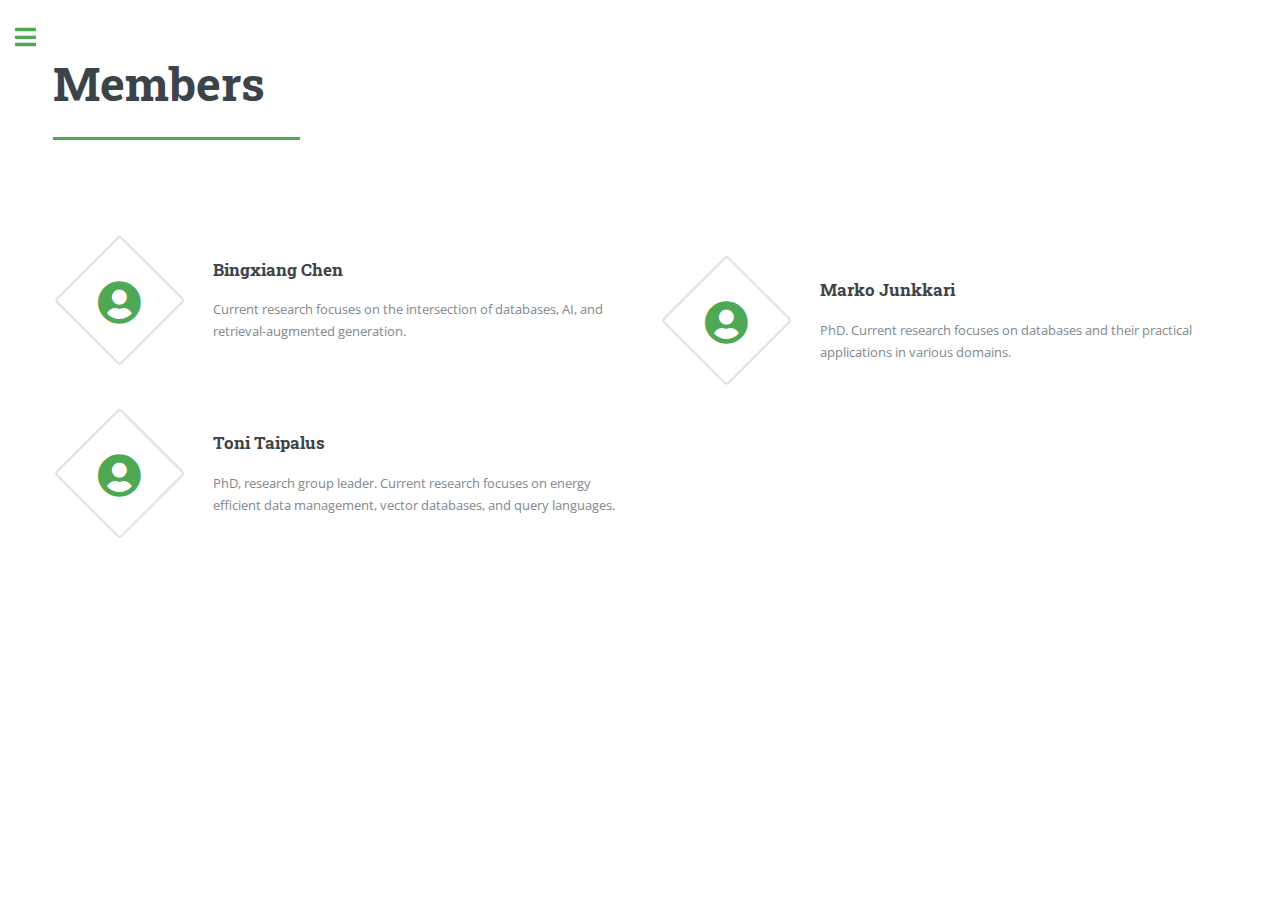
==== commit 27943c8c: "new researcher" ====
--- a/people.html
+++ b/people.html
@@ -29,6 +29,13 @@
 										<h1>Members</h1>
 									</header>
 									<div class="features">
+										<article>
+											<span class="icon solid fa-user-circle"></span>
+											<div class="content">
+												<h3>Bingxiang Chen</h3>
+												<p>Current research focuses on the intersection of databases, AI, and retrieval-augmented generation.</p>
+											</div>
+										</article>
 										<article>
 											<span class="icon solid fa-user-circle"></span>
 											<div class="content">
@@ -160,7 +167,7 @@
 										<!--<li class="icon solid fa-phone">(000) 000-0000</li>-->
 										<li class="icon solid fa-home">Tampere University<br />
 										Tietotalo, Hervanta campus<br />
-										Korkeakoulunkatu 7<br />
+										Korkeakoulunkatu 1<br />
 										33720 Tampere, Finland</li>
 									</ul>
 								</section>
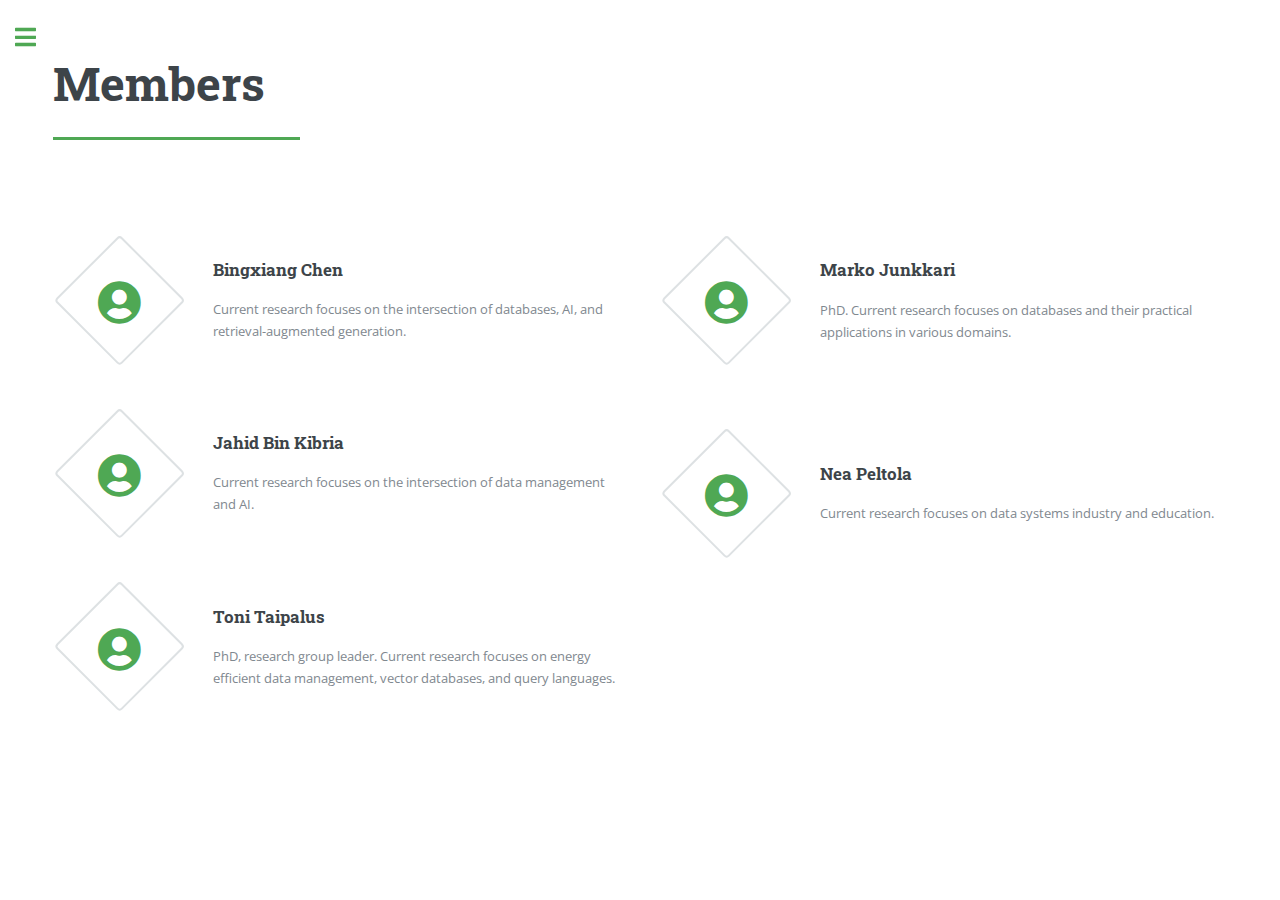
==== commit d6917fda: "researchers, secha" ====
--- a/people.html
+++ b/people.html
@@ -46,6 +46,20 @@
 										<article>
 											<span class="icon solid fa-user-circle"></span>
 											<div class="content">
+												<h3>Jahid Bin Kibria</h3>
+												<p>Current research focuses on the intersection of data management and AI.</p>
+											</div>
+										</article>
+										<article>
+											<span class="icon solid fa-user-circle"></span>
+											<div class="content">
+												<h3>Nea Peltola</h3>
+												<p>Current research focuses on data systems industry and education.</p>
+											</div>
+										</article>
+										<article>
+											<span class="icon solid fa-user-circle"></span>
+											<div class="content">
 												<h3><a target="_blank" href="https://dblp.org/pid/226/6716.html">Toni Taipalus</a></h3>
 												<p>PhD, research group leader. Current research focuses on energy efficient data management, vector databases, and query languages.</p>
 											</div>
@@ -127,7 +141,7 @@
 										<li><a href="projects.html">Projects</a></li>
 										<li><a href="#">People</a></li>
 										<li><a href="publications.html">Publications</a></li>
-										<li>
+										<li><a href="training.html">Training</a></li>
 											<!--
 											<span class="opener">Submenu</span>
 											<ul>
--- a/assets/css/main.css
+++ b/assets/css/main.css
@@ -156,7 +156,8 @@
   font-size: 1.1em; }
 
 h5 {
-  font-size: 0.9em; }
+  font-size: 0.9em;
+  color: #919191; }
 
 h6 {
   font-size: 0.7em; }
@@ -987,7 +988,7 @@
 
 /* Section/Article */
 section.special, article.special {
-  text-align: center; }
+  text-align: center;}
 
 header p {
   font-family: "Roboto Slab", serif;
@@ -1765,7 +1766,7 @@
       position: absolute;
       right: 0;
       width: 0px;
-      /* width: calc(100% + 6em); disable borders around posts */
+      /* width: calc(100% + 6em); */
       }
     .posts article > :last-child {
       margin-bottom: 0; }
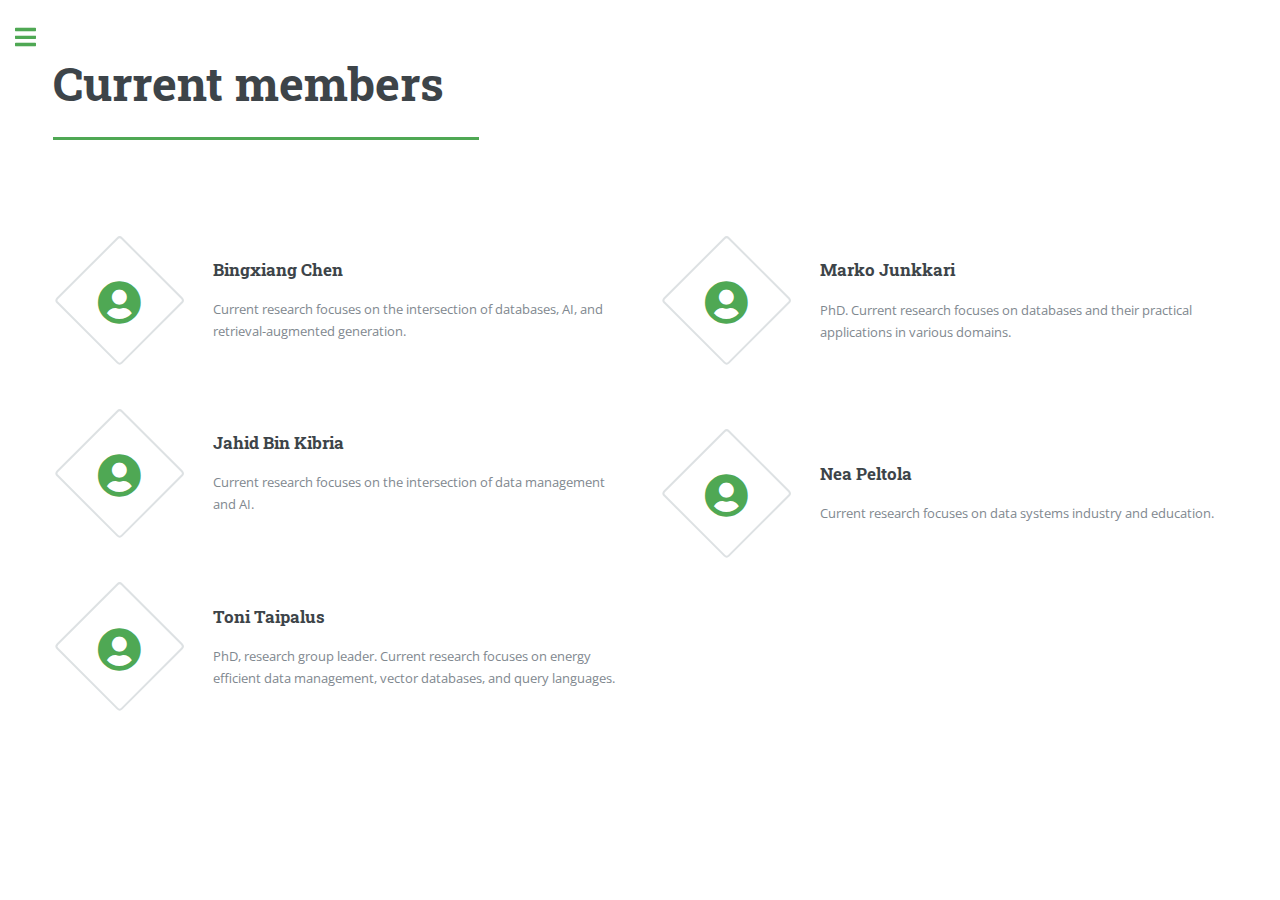
==== commit 41d101ce: "new paper" ====
--- a/people.html
+++ b/people.html
@@ -26,7 +26,7 @@
 							<!-- Section -->
 								<section>
 									<header class="major">
-										<h1>Members</h1>
+										<h1>Current members</h1>
 									</header>
 									<div class="features">
 										<article>
